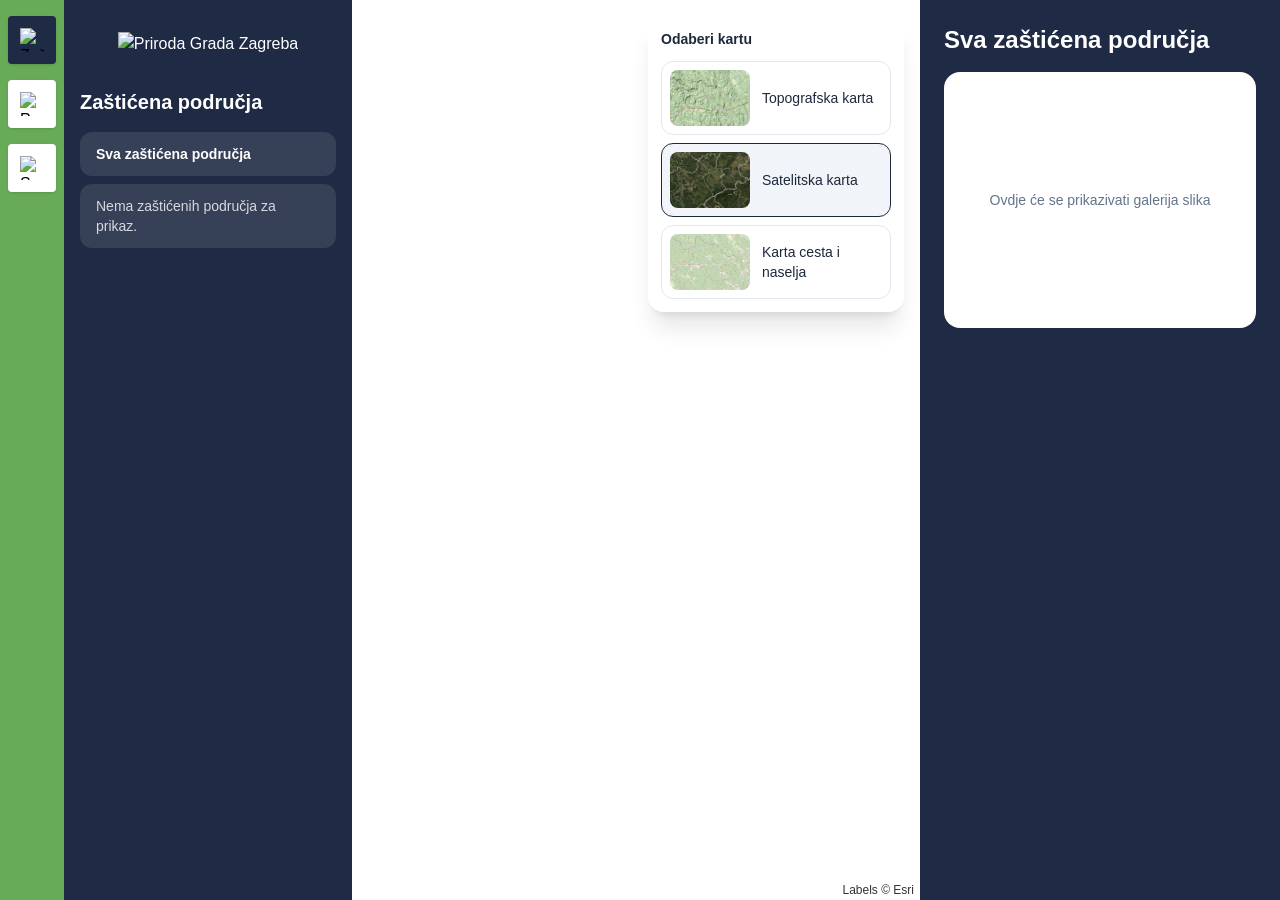
==== maksimirmap-demo/index.html @ 71b1cced "Maksimir Map Demo upload" ====
<!doctype html>
<html lang="en">
  <head>
    <meta charset="UTF-8" />
    <link rel="icon" type="image/svg+xml" href="/maksimirmap-demo/favicon.svg" />
    <meta name="viewport" content="width=device-width, initial-scale=1.0" />
	<link rel="preconnect" href="https://fonts.googleapis.com">
	<link rel="preconnect" href="https://fonts.gstatic.com" crossorigin>
	
	<link href="https://fonts.googleapis.com/css2?family=Raleway:wght@300;400;500;600;700&display=swap" rel="stylesheet">
    <title>Priroda Grada Zagreba Demo</title>
    <script type="module" crossorigin src="/maksimirmap-demo/assets/index-Dg9WuZFU.js"></script>
    <link rel="stylesheet" crossorigin href="/maksimirmap-demo/assets/index-DKX5lSjl.css">
  </head>
  <body>
    <div id="root"></div>
  </body>
</html>
---- maksimirmap-demo/assets/index-DKX5lSjl.css ----
*,:before,:after,::backdrop{--tw-border-spacing-x:0;--tw-border-spacing-y:0;--tw-translate-x:0;--tw-translate-y:0;--tw-rotate:0;--tw-skew-x:0;--tw-skew-y:0;--tw-scale-x:1;--tw-scale-y:1;--tw-pan-x: ;--tw-pan-y: ;--tw-pinch-zoom: ;--tw-scroll-snap-strictness:proximity;--tw-gradient-from-position: ;--tw-gradient-via-position: ;--tw-gradient-to-position: ;--tw-ordinal: ;--tw-slashed-zero: ;--tw-numeric-figure: ;--tw-numeric-spacing: ;--tw-numeric-fraction: ;--tw-ring-inset: ;--tw-ring-offset-width:0px;--tw-ring-offset-color:#fff;--tw-ring-color:#3b82f680;--tw-ring-offset-shadow:0 0 #0000;--tw-ring-shadow:0 0 #0000;--tw-shadow:0 0 #0000;--tw-shadow-colored:0 0 #0000;--tw-blur: ;--tw-brightness: ;--tw-contrast: ;--tw-grayscale: ;--tw-hue-rotate: ;--tw-invert: ;--tw-saturate: ;--tw-sepia: ;--tw-drop-shadow: ;--tw-backdrop-blur: ;--tw-backdrop-brightness: ;--tw-backdrop-contrast: ;--tw-backdrop-grayscale: ;--tw-backdrop-hue-rotate: ;--tw-backdrop-invert: ;--tw-backdrop-opacity: ;--tw-backdrop-saturate: ;--tw-backdrop-sepia: ;--tw-contain-size: ;--tw-contain-layout: ;--tw-contain-paint: ;--tw-contain-style: }*,:before,:after{box-sizing:border-box;border:0 solid #e5e7eb}:before,:after{--tw-content:""}html,:host{-webkit-text-size-adjust:100%;tab-size:4;font-feature-settings:normal;font-variation-settings:normal;-webkit-tap-highlight-color:transparent;font-family:ui-sans-serif,system-ui,sans-serif,Apple Color Emoji,Segoe UI Emoji,Segoe UI Symbol,Noto Color Emoji;line-height:1.5}body{line-height:inherit;margin:0}hr{height:0;color:inherit;border-top-width:1px}abbr:where([title]){-webkit-text-decoration:underline dotted;text-decoration:underline dotted}h1,h2,h3,h4,h5,h6{font-size:inherit;font-weight:inherit}a{color:inherit;-webkit-text-decoration:inherit;text-decoration:inherit}b,strong{font-weight:bolder}code,kbd,samp,pre{font-feature-settings:normal;font-variation-settings:normal;font-family:ui-monospace,SFMono-Regular,Menlo,Monaco,Consolas,Liberation Mono,Courier New,monospace;font-size:1em}small{font-size:80%}sub,sup{vertical-align:baseline;font-size:75%;line-height:0;position:relative}sub{bottom:-.25em}sup{top:-.5em}table{text-indent:0;border-color:inherit;border-collapse:collapse}button,input,optgroup,select,textarea{font-feature-settings:inherit;font-variation-settings:inherit;font-family:inherit;font-size:100%;font-weight:inherit;line-height:inherit;letter-spacing:inherit;color:inherit;margin:0;padding:0}button,select{text-transform:none}button,input:where([type=button]),input:where([type=reset]),input:where([type=submit]){-webkit-appearance:button;background-color:#0000;background-image:none}:-moz-focusring{outline:auto}:-moz-ui-invalid{box-shadow:none}progress{vertical-align:baseline}::-webkit-inner-spin-button{height:auto}::-webkit-outer-spin-button{height:auto}[type=search]{-webkit-appearance:textfield;outline-offset:-2px}::-webkit-search-decoration{-webkit-appearance:none}::-webkit-file-upload-button{-webkit-appearance:button;font:inherit}summary{display:list-item}blockquote,dl,dd,h1,h2,h3,h4,h5,h6,hr,figure,p,pre{margin:0}fieldset{margin:0;padding:0}legend{padding:0}ol,ul,menu{margin:0;padding:0;list-style:none}dialog{padding:0}textarea{resize:vertical}input::-moz-placeholder{opacity:1;color:#9ca3af}textarea::-moz-placeholder{opacity:1;color:#9ca3af}input::placeholder,textarea::placeholder{opacity:1;color:#9ca3af}button,[role=button]{cursor:pointer}:disabled{cursor:default}img,svg,video,canvas,audio,iframe,embed,object{vertical-align:middle;display:block}img,video{max-width:100%;height:auto}[hidden]:where(:not([hidden=until-found])){display:none}.pointer-events-none{pointer-events:none}.visible{visibility:visible}.absolute{position:absolute}.relative{position:relative}.inset-0{inset:0}.inset-x-0{left:0;right:0}.bottom-0{bottom:0}.bottom-4{bottom:1rem}.bottom-\[300px\]{bottom:300px}.left-0{left:0}.left-3{left:.75rem}.left-4{left:1rem}.right-3{right:.75rem}.right-4{right:1rem}.top-0{top:0}.top-1\/2{top:50%}.top-4{top:1rem}.z-20{z-index:20}.z-30{z-index:30}.z-40{z-index:40}.mx-auto{margin-left:auto;margin-right:auto}.mb-3{margin-bottom:.75rem}.mb-4{margin-bottom:1rem}.mb-5{margin-bottom:1.25rem}.ml-3{margin-left:.75rem}.mt-1{margin-top:.25rem}.mt-3{margin-top:.75rem}.block{display:block}.flex{display:flex}.hidden{display:none}.h-1\.5{height:.375rem}.h-12{height:3rem}.h-14{height:3.5rem}.h-2\.5{height:.625rem}.h-6{height:1.5rem}.h-64{height:16rem}.h-full{height:100%}.h-screen{height:100vh}.max-h-16{max-height:4rem}.max-h-24{max-height:6rem}.max-h-\[calc\(100vh-140px\)\]{max-height:calc(100vh - 140px)}.max-h-\[calc\(72vh-48px\)\]{max-height:calc(72vh - 48px)}.w-12{width:3rem}.w-14{width:3.5rem}.w-16{width:4rem}.w-2\.5{width:.625rem}.w-20{width:5rem}.w-6{width:1.5rem}.w-64{width:16rem}.w-72{width:18rem}.w-\[360px\]{width:360px}.w-\[78vw\]{width:78vw}.w-full{width:100%}.min-w-0{min-width:0}.max-w-sm{max-width:24rem}.max-w-xs{max-width:20rem}.flex-1{flex:1}.shrink-0{flex-shrink:0}.-translate-x-full{--tw-translate-x:-100%;transform:translate(var(--tw-translate-x), var(--tw-translate-y)) rotate(var(--tw-rotate)) skewX(var(--tw-skew-x)) skewY(var(--tw-skew-y)) scaleX(var(--tw-scale-x)) scaleY(var(--tw-scale-y))}.-translate-y-1\/2{--tw-translate-y:-50%;transform:translate(var(--tw-translate-x), var(--tw-translate-y)) rotate(var(--tw-rotate)) skewX(var(--tw-skew-x)) skewY(var(--tw-skew-y)) scaleX(var(--tw-scale-x)) scaleY(var(--tw-scale-y))}.translate-x-0{--tw-translate-x:0px;transform:translate(var(--tw-translate-x), var(--tw-translate-y)) rotate(var(--tw-rotate)) skewX(var(--tw-skew-x)) skewY(var(--tw-skew-y)) scaleX(var(--tw-scale-x)) scaleY(var(--tw-scale-y))}.translate-y-0{--tw-translate-y:0px;transform:translate(var(--tw-translate-x), var(--tw-translate-y)) rotate(var(--tw-rotate)) skewX(var(--tw-skew-x)) skewY(var(--tw-skew-y)) scaleX(var(--tw-scale-x)) scaleY(var(--tw-scale-y))}.translate-y-full{--tw-translate-y:100%;transform:translate(var(--tw-translate-x), var(--tw-translate-y)) rotate(var(--tw-rotate)) skewX(var(--tw-skew-x)) skewY(var(--tw-skew-y)) scaleX(var(--tw-scale-x)) scaleY(var(--tw-scale-y))}.transform{transform:translate(var(--tw-translate-x), var(--tw-translate-y)) rotate(var(--tw-rotate)) skewX(var(--tw-skew-x)) skewY(var(--tw-skew-y)) scaleX(var(--tw-scale-x)) scaleY(var(--tw-scale-y))}.flex-col{flex-direction:column}.items-center{align-items:center}.justify-center{justify-content:center}.justify-between{justify-content:space-between}.gap-2{gap:.5rem}.gap-3{gap:.75rem}.gap-4{gap:1rem}.space-y-2>:not([hidden])~:not([hidden]){--tw-space-y-reverse:0;margin-top:calc(.5rem * calc(1 - var(--tw-space-y-reverse)));margin-bottom:calc(.5rem * var(--tw-space-y-reverse))}.space-y-3>:not([hidden])~:not([hidden]){--tw-space-y-reverse:0;margin-top:calc(.75rem * calc(1 - var(--tw-space-y-reverse)));margin-bottom:calc(.75rem * var(--tw-space-y-reverse))}.overflow-hidden{overflow:hidden}.overflow-y-auto{overflow-y:auto}.whitespace-pre-line{white-space:pre-line}.rounded{border-radius:.25rem}.rounded-2xl{border-radius:1rem}.rounded-full{border-radius:9999px}.rounded-lg{border-radius:.5rem}.rounded-xl{border-radius:.75rem}.rounded-t-\[28px\]{border-top-left-radius:28px;border-top-right-radius:28px}.border{border-width:1px}.border-\[\#A67F45\]{--tw-border-opacity:1;border-color:rgb(166 127 69/var(--tw-border-opacity,1))}.border-slate-200{--tw-border-opacity:1;border-color:rgb(226 232 240/var(--tw-border-opacity,1))}.border-slate-800{--tw-border-opacity:1;border-color:rgb(30 41 59/var(--tw-border-opacity,1))}.border-stone-200{--tw-border-opacity:1;border-color:rgb(231 229 228/var(--tw-border-opacity,1))}.border-transparent{border-color:#0000}.border-white\/10{border-color:#ffffff1a}.border-white\/20{border-color:#fff3}.border-white\/50{border-color:#ffffff80}.bg-\[\#001C41\]\/5{background-color:#001c410d}.bg-black\/40{background-color:#0006}.bg-black\/45{background-color:#00000073}.bg-slate-100{--tw-bg-opacity:1;background-color:rgb(241 245 249/var(--tw-bg-opacity,1))}.bg-slate-900\/90{background-color:#0f172ae6}.bg-stone-100{--tw-bg-opacity:1;background-color:rgb(245 245 244/var(--tw-bg-opacity,1))}.bg-stone-200{--tw-bg-opacity:1;background-color:rgb(231 229 228/var(--tw-bg-opacity,1))}.bg-white{--tw-bg-opacity:1;background-color:rgb(255 255 255/var(--tw-bg-opacity,1))}.bg-white\/10{background-color:#ffffff1a}.bg-white\/30{background-color:#ffffff4d}.bg-white\/35{background-color:#ffffff59}.bg-white\/95{background-color:#fffffff2}.object-contain{-o-object-fit:contain;object-fit:contain}.object-cover{-o-object-fit:cover;object-fit:cover}.p-2{padding:.5rem}.p-3{padding:.75rem}.p-4{padding:1rem}.p-6{padding:1.5rem}.px-3{padding-left:.75rem;padding-right:.75rem}.px-4{padding-left:1rem;padding-right:1rem}.py-1{padding-top:.25rem;padding-bottom:.25rem}.py-2{padding-top:.5rem;padding-bottom:.5rem}.py-3{padding-top:.75rem;padding-bottom:.75rem}.py-4{padding-top:1rem;padding-bottom:1rem}.pr-1{padding-right:.25rem}.text-left{text-align:left}.text-2xl{font-size:1.5rem;line-height:2rem}.text-sm{font-size:.875rem;line-height:1.25rem}.text-xl{font-size:1.25rem;line-height:1.75rem}.text-xs{font-size:.75rem;line-height:1rem}.font-bold{font-weight:700}.font-medium{font-weight:500}.font-semibold{font-weight:600}.leading-6{line-height:1.5rem}.leading-snug{line-height:1.375}.text-\[\#001C41\]{--tw-text-opacity:1;color:rgb(0 28 65/var(--tw-text-opacity,1))}.text-slate-500{--tw-text-opacity:1;color:rgb(100 116 139/var(--tw-text-opacity,1))}.text-slate-800{--tw-text-opacity:1;color:rgb(30 41 59/var(--tw-text-opacity,1))}.text-stone-600{--tw-text-opacity:1;color:rgb(87 83 78/var(--tw-text-opacity,1))}.text-stone-700{--tw-text-opacity:1;color:rgb(68 64 60/var(--tw-text-opacity,1))}.text-stone-900{--tw-text-opacity:1;color:rgb(28 25 23/var(--tw-text-opacity,1))}.text-white{--tw-text-opacity:1;color:rgb(255 255 255/var(--tw-text-opacity,1))}.text-white\/70{color:#ffffffb3}.text-white\/80{color:#fffc}.text-white\/90{color:#ffffffe6}.underline{text-decoration-line:underline}.underline-offset-2{text-underline-offset:2px}.shadow{--tw-shadow:0 1px 3px 0 #0000001a, 0 1px 2px -1px #0000001a;--tw-shadow-colored:0 1px 3px 0 var(--tw-shadow-color), 0 1px 2px -1px var(--tw-shadow-color);box-shadow:var(--tw-ring-offset-shadow,0 0 #0000), var(--tw-ring-shadow,0 0 #0000), var(--tw-shadow)}.shadow-2xl{--tw-shadow:0 25px 50px -12px #00000040;--tw-shadow-colored:0 25px 50px -12px var(--tw-shadow-color);box-shadow:var(--tw-ring-offset-shadow,0 0 #0000), var(--tw-ring-shadow,0 0 #0000), var(--tw-shadow)}.shadow-lg{--tw-shadow:0 10px 15px -3px #0000001a, 0 4px 6px -4px #0000001a;--tw-shadow-colored:0 10px 15px -3px var(--tw-shadow-color), 0 4px 6px -4px var(--tw-shadow-color);box-shadow:var(--tw-ring-offset-shadow,0 0 #0000), var(--tw-ring-shadow,0 0 #0000), var(--tw-shadow)}.shadow-sm{--tw-shadow:0 1px 2px 0 #0000000d;--tw-shadow-colored:0 1px 2px 0 var(--tw-shadow-color);box-shadow:var(--tw-ring-offset-shadow,0 0 #0000), var(--tw-ring-shadow,0 0 #0000), var(--tw-shadow)}.shadow-xl{--tw-shadow:0 20px 25px -5px #0000001a, 0 8px 10px -6px #0000001a;--tw-shadow-colored:0 20px 25px -5px var(--tw-shadow-color), 0 8px 10px -6px var(--tw-shadow-color);box-shadow:var(--tw-ring-offset-shadow,0 0 #0000), var(--tw-ring-shadow,0 0 #0000), var(--tw-shadow)}.filter{filter:var(--tw-blur) var(--tw-brightness) var(--tw-contrast) var(--tw-grayscale) var(--tw-hue-rotate) var(--tw-invert) var(--tw-saturate) var(--tw-sepia) var(--tw-drop-shadow)}.backdrop-blur{--tw-backdrop-blur:blur(8px);-webkit-backdrop-filter:var(--tw-backdrop-blur) var(--tw-backdrop-brightness) var(--tw-backdrop-contrast) var(--tw-backdrop-grayscale) var(--tw-backdrop-hue-rotate) var(--tw-backdrop-invert) var(--tw-backdrop-opacity) var(--tw-backdrop-saturate) var(--tw-backdrop-sepia);backdrop-filter:var(--tw-backdrop-blur) var(--tw-backdrop-brightness) var(--tw-backdrop-contrast) var(--tw-backdrop-grayscale) var(--tw-backdrop-hue-rotate) var(--tw-backdrop-invert) var(--tw-backdrop-opacity) var(--tw-backdrop-saturate) var(--tw-backdrop-sepia)}.transition{transition-property:color,background-color,border-color,text-decoration-color,fill,stroke,opacity,box-shadow,transform,filter,-webkit-backdrop-filter,backdrop-filter;transition-duration:.15s;transition-timing-function:cubic-bezier(.4,0,.2,1)}.transition-all{transition-property:all;transition-duration:.15s;transition-timing-function:cubic-bezier(.4,0,.2,1)}.transition-transform{transition-property:transform;transition-duration:.15s;transition-timing-function:cubic-bezier(.4,0,.2,1)}.duration-300{transition-duration:.3s}html,body,#root{width:100%;min-height:100%;margin:0;padding:0;font-family:Arial,sans-serif}*{box-sizing:border-box}body{margin:0;font-family:Raleway,sans-serif}.hover\:scale-105:hover{--tw-scale-x:1.05;--tw-scale-y:1.05;transform:translate(var(--tw-translate-x), var(--tw-translate-y)) rotate(var(--tw-rotate)) skewX(var(--tw-skew-x)) skewY(var(--tw-skew-y)) scaleX(var(--tw-scale-x)) scaleY(var(--tw-scale-y))}.hover\:bg-slate-50:hover{--tw-bg-opacity:1;background-color:rgb(248 250 252/var(--tw-bg-opacity,1))}.hover\:bg-stone-200:hover{--tw-bg-opacity:1;background-color:rgb(231 229 228/var(--tw-bg-opacity,1))}.hover\:bg-white\/20:hover{background-color:#fff3}.hover\:opacity-80:hover{opacity:.8}@media (width>=640px){.sm\:bottom-\[320px\]{bottom:320px}}@media (width>=1024px){.lg\:bottom-4{bottom:1rem}.lg\:block{display:block}.lg\:flex{display:flex}.lg\:hidden{display:none}}:root,:host{--ol-background-color:white;--ol-accent-background-color:#f5f5f5;--ol-subtle-background-color:#80808040;--ol-partial-background-color:#ffffffbf;--ol-foreground-color:#333;--ol-subtle-foreground-color:#666;--ol-brand-color:#0af}.ol-box{box-sizing:border-box;border:1.5px solid var(--ol-background-color);background-color:var(--ol-partial-background-color);border-radius:2px}.ol-mouse-position{position:absolute;top:8px;right:8px}.ol-scale-line{background:var(--ol-partial-background-color);border-radius:4px;padding:2px;position:absolute;bottom:8px;left:8px}.ol-scale-line-inner{border:1px solid var(--ol-subtle-foreground-color);color:var(--ol-foreground-color);text-align:center;will-change:contents, width;border-top:none;margin:1px;font-size:10px;transition:all .25s}.ol-scale-bar{position:absolute;bottom:8px;left:8px}.ol-scale-bar-inner{display:flex}.ol-scale-step-marker{background-color:var(--ol-foreground-color);float:right;z-index:10;width:1px;height:15px}.ol-scale-step-text{z-index:11;color:var(--ol-foreground-color);text-shadow:-1.5px 0 var(--ol-partial-background-color), 0 1.5px var(--ol-partial-background-color), 1.5px 0 var(--ol-partial-background-color), 0 -1.5px var(--ol-partial-background-color);font-size:10px;position:absolute;bottom:-5px}.ol-scale-text{text-align:center;color:var(--ol-foreground-color);text-shadow:-1.5px 0 var(--ol-partial-background-color), 0 1.5px var(--ol-partial-background-color), 1.5px 0 var(--ol-partial-background-color), 0 -1.5px var(--ol-partial-background-color);font-size:12px;position:absolute;bottom:25px}.ol-scale-singlebar{z-index:9;box-sizing:border-box;border:1px solid var(--ol-foreground-color);height:10px;position:relative}.ol-scale-singlebar-even{background-color:var(--ol-subtle-foreground-color)}.ol-scale-singlebar-odd{background-color:var(--ol-background-color)}.ol-unsupported{display:none}.ol-viewport,.ol-unselectable{-webkit-touch-callout:none;-webkit-user-select:none;user-select:none;-webkit-tap-highlight-color:transparent}.ol-viewport canvas{all:unset;overflow:hidden}.ol-viewport{touch-action:pan-x pan-y}.ol-selectable{-webkit-touch-callout:default;-webkit-user-select:text;user-select:text}.ol-grabbing{cursor:grabbing}.ol-grab{cursor:move;cursor:grab}.ol-control{background-color:var(--ol-subtle-background-color);border-radius:4px;position:absolute}.ol-zoom{top:.5em;left:.5em}.ol-rotate{transition:opacity .25s linear,visibility linear;top:.5em;right:.5em}.ol-rotate.ol-hidden{opacity:0;visibility:hidden;transition:opacity .25s linear,visibility 0s linear .25s}.ol-zoom-extent{top:4.643em;left:.5em}.ol-full-screen{top:.5em;right:.5em}.ol-control button{color:var(--ol-subtle-foreground-color);font-weight:700;font-size:inherit;text-align:center;background-color:var(--ol-background-color);border:none;border-radius:2px;width:1.375em;height:1.375em;margin:1px;padding:0;line-height:.4em;text-decoration:none;display:block}.ol-control button::-moz-focus-inner{border:none;padding:0}.ol-zoom-extent button{line-height:1.4em}.ol-compass{will-change:transform;font-weight:400;display:block}.ol-touch .ol-control button{font-size:1.5em}.ol-touch .ol-zoom-extent{top:5.5em}.ol-control button:hover,.ol-control button:focus{outline:1px solid var(--ol-subtle-foreground-color);color:var(--ol-foreground-color);text-decoration:none}.ol-zoom .ol-zoom-in{border-radius:2px 2px 0 0}.ol-zoom .ol-zoom-out{border-radius:0 0 2px 2px}.ol-attribution{text-align:right;flex-flow:row-reverse;align-items:center;max-width:calc(100% - 1.3em);display:flex;bottom:.5em;right:.5em}.ol-attribution a{color:var(--ol-subtle-foreground-color);text-decoration:none}.ol-attribution ul{color:var(--ol-foreground-color);text-shadow:0 0 2px var(--ol-background-color);margin:0;padding:1px .5em;font-size:12px}.ol-attribution li{list-style:none;display:inline}.ol-attribution li:not(:last-child):after{content:" "}.ol-attribution img{max-height:2em;max-width:inherit;vertical-align:middle}.ol-attribution button{flex-shrink:0}.ol-attribution.ol-collapsed ul{display:none}.ol-attribution:not(.ol-collapsed){background:var(--ol-partial-background-color)}.ol-attribution.ol-uncollapsible{border-radius:4px 0 0;bottom:0;right:0}.ol-attribution.ol-uncollapsible img{max-height:1.6em;margin-top:-.2em}.ol-attribution.ol-uncollapsible button{display:none}.ol-zoomslider{height:200px;top:4.5em;left:.5em}.ol-zoomslider button{height:10px;position:relative}.ol-touch .ol-zoomslider{top:5.5em}.ol-overviewmap{bottom:.5em;left:.5em}.ol-overviewmap.ol-uncollapsible{border-radius:0 4px 0 0;bottom:0;left:0}.ol-overviewmap .ol-overviewmap-map,.ol-overviewmap button{display:block}.ol-overviewmap .ol-overviewmap-map{border:1px solid var(--ol-subtle-foreground-color);width:150px;height:150px}.ol-overviewmap:not(.ol-collapsed) button{position:absolute;bottom:0;left:0}.ol-overviewmap.ol-collapsed .ol-overviewmap-map,.ol-overviewmap.ol-uncollapsible button{display:none}.ol-overviewmap:not(.ol-collapsed){background:var(--ol-subtle-background-color)}.ol-overviewmap-box{border:1.5px dotted var(--ol-subtle-foreground-color)}.ol-overviewmap .ol-overviewmap-box:hover{cursor:move}.ol-overviewmap .ol-viewport:hover{cursor:pointer}
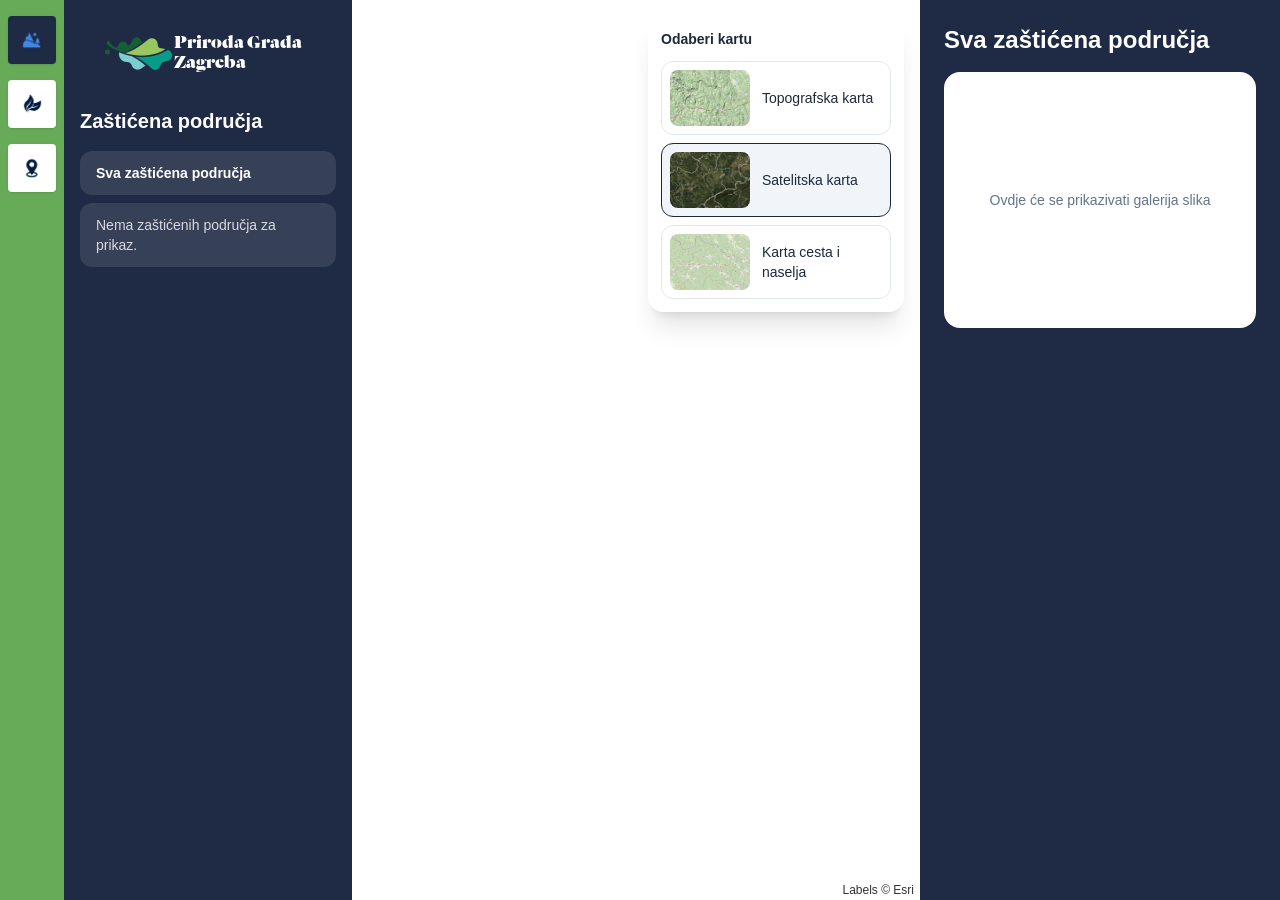
==== commit f7170b0f: "Maksimir Map Demo upload" ====
--- a/maksimirmap-demo/index.html
+++ b/maksimirmap-demo/index.html
@@ -9,7 +9,7 @@
 	
 	<link href="https://fonts.googleapis.com/css2?family=Raleway:wght@300;400;500;600;700&display=swap" rel="stylesheet">
     <title>Priroda Grada Zagreba Demo</title>
-    <script type="module" crossorigin src="/maksimirmap-demo/assets/index-Dg9WuZFU.js"></script>
+    <script type="module" crossorigin src="/maksimirmap-demo/assets/index-B1zWd6Ge.js"></script>
     <link rel="stylesheet" crossorigin href="/maksimirmap-demo/assets/index-DKX5lSjl.css">
   </head>
   <body>
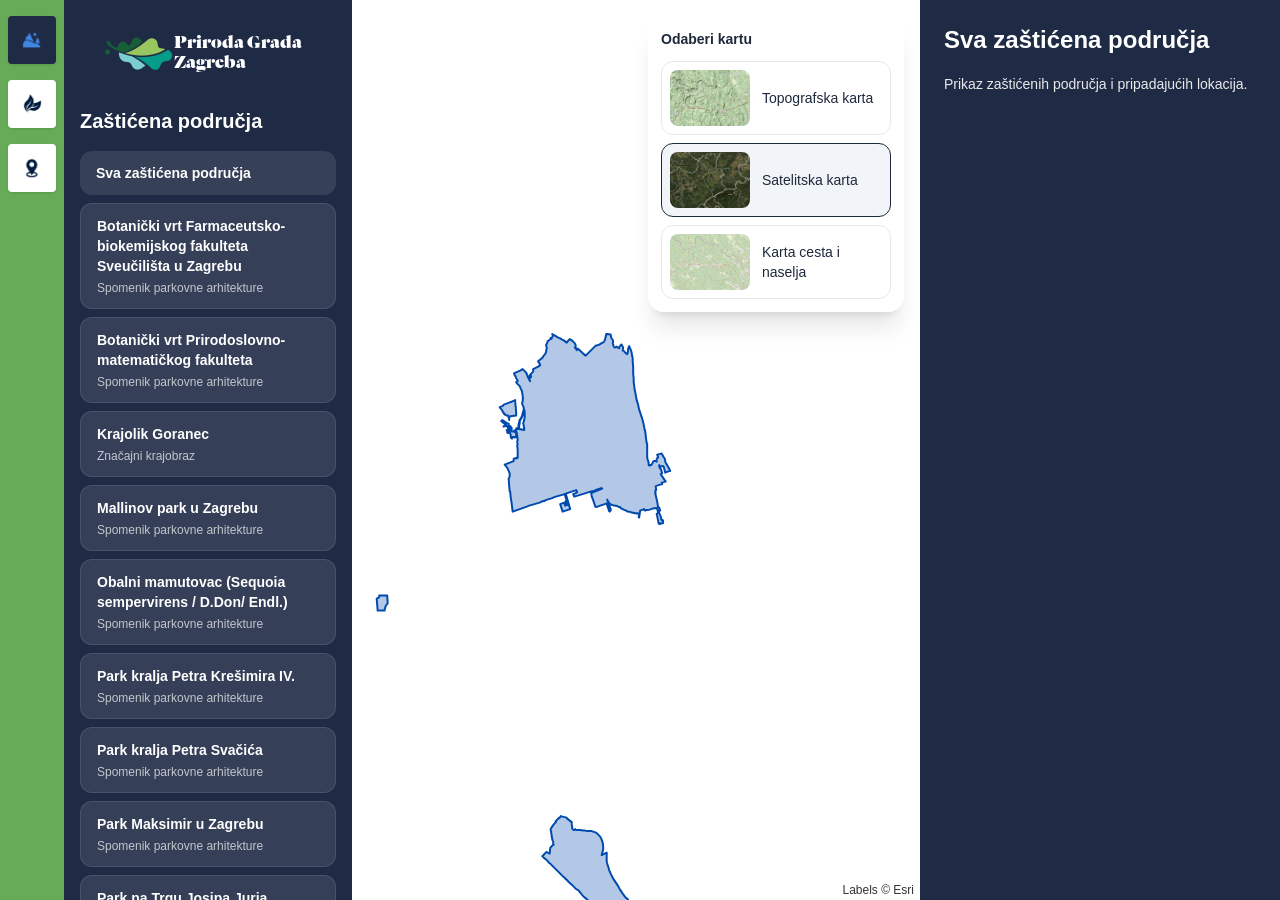
==== commit cad209cb: "Maksimir Map Demo Upload" ====
--- a/maksimirmap-demo/index.html
+++ b/maksimirmap-demo/index.html
@@ -9,7 +9,7 @@
 	
 	<link href="https://fonts.googleapis.com/css2?family=Raleway:wght@300;400;500;600;700&display=swap" rel="stylesheet">
     <title>Priroda Grada Zagreba Demo</title>
-    <script type="module" crossorigin src="/maksimirmap-demo/assets/index-B1zWd6Ge.js"></script>
+    <script type="module" crossorigin src="/maksimirmap-demo/assets/index-3iyraCJC.js"></script>
     <link rel="stylesheet" crossorigin href="/maksimirmap-demo/assets/index-DKX5lSjl.css">
   </head>
   <body>
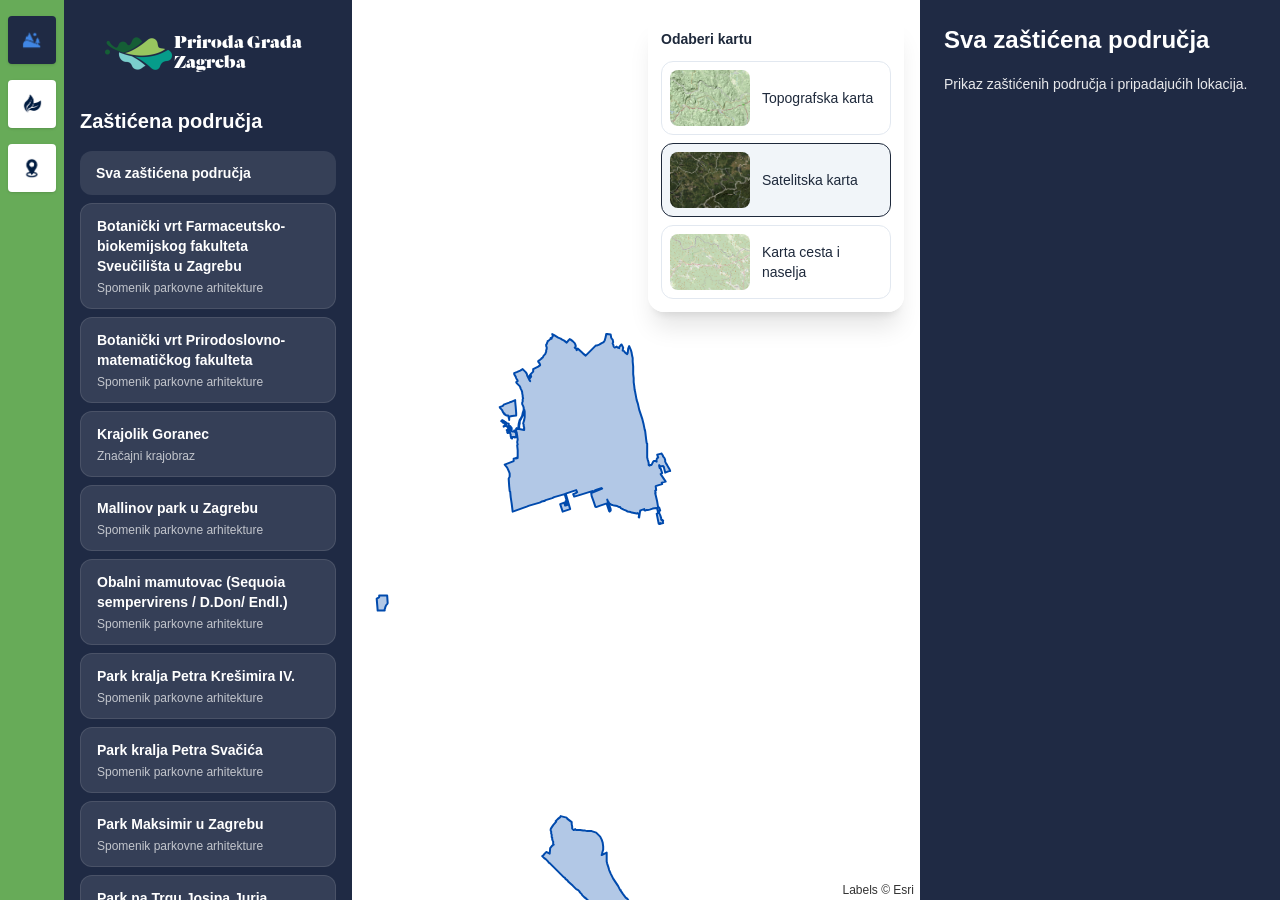
==== commit e1bdf58e: "Maksimir Map Demo v3" ====
--- a/maksimirmap-demo/index.html
+++ b/maksimirmap-demo/index.html
@@ -9,8 +9,8 @@
 	
 	<link href="https://fonts.googleapis.com/css2?family=Raleway:wght@300;400;500;600;700&display=swap" rel="stylesheet">
     <title>Priroda Grada Zagreba Demo</title>
-    <script type="module" crossorigin src="/maksimirmap-demo/assets/index-3iyraCJC.js"></script>
-    <link rel="stylesheet" crossorigin href="/maksimirmap-demo/assets/index-DKX5lSjl.css">
+    <script type="module" crossorigin src="/maksimirmap-demo/assets/index-DquDeZJJ.js"></script>
+    <link rel="stylesheet" crossorigin href="/maksimirmap-demo/assets/index-LtmxQVTc.css">
   </head>
   <body>
     <div id="root"></div>
--- a/maksimirmap-demo/assets/index-LtmxQVTc.css
+++ b/maksimirmap-demo/assets/index-LtmxQVTc.css
@@ -0,0 +1 @@
+*,:before,:after,::backdrop{--tw-border-spacing-x:0;--tw-border-spacing-y:0;--tw-translate-x:0;--tw-translate-y:0;--tw-rotate:0;--tw-skew-x:0;--tw-skew-y:0;--tw-scale-x:1;--tw-scale-y:1;--tw-pan-x: ;--tw-pan-y: ;--tw-pinch-zoom: ;--tw-scroll-snap-strictness:proximity;--tw-gradient-from-position: ;--tw-gradient-via-position: ;--tw-gradient-to-position: ;--tw-ordinal: ;--tw-slashed-zero: ;--tw-numeric-figure: ;--tw-numeric-spacing: ;--tw-numeric-fraction: ;--tw-ring-inset: ;--tw-ring-offset-width:0px;--tw-ring-offset-color:#fff;--tw-ring-color:#3b82f680;--tw-ring-offset-shadow:0 0 #0000;--tw-ring-shadow:0 0 #0000;--tw-shadow:0 0 #0000;--tw-shadow-colored:0 0 #0000;--tw-blur: ;--tw-brightness: ;--tw-contrast: ;--tw-grayscale: ;--tw-hue-rotate: ;--tw-invert: ;--tw-saturate: ;--tw-sepia: ;--tw-drop-shadow: ;--tw-backdrop-blur: ;--tw-backdrop-brightness: ;--tw-backdrop-contrast: ;--tw-backdrop-grayscale: ;--tw-backdrop-hue-rotate: ;--tw-backdrop-invert: ;--tw-backdrop-opacity: ;--tw-backdrop-saturate: ;--tw-backdrop-sepia: ;--tw-contain-size: ;--tw-contain-layout: ;--tw-contain-paint: ;--tw-contain-style: }*,:before,:after{box-sizing:border-box;border:0 solid #e5e7eb}:before,:after{--tw-content:""}html,:host{-webkit-text-size-adjust:100%;tab-size:4;font-feature-settings:normal;font-variation-settings:normal;-webkit-tap-highlight-color:transparent;font-family:ui-sans-serif,system-ui,sans-serif,Apple Color Emoji,Segoe UI Emoji,Segoe UI Symbol,Noto Color Emoji;line-height:1.5}body{line-height:inherit;margin:0}hr{height:0;color:inherit;border-top-width:1px}abbr:where([title]){-webkit-text-decoration:underline dotted;text-decoration:underline dotted}h1,h2,h3,h4,h5,h6{font-size:inherit;font-weight:inherit}a{color:inherit;-webkit-text-decoration:inherit;text-decoration:inherit}b,strong{font-weight:bolder}code,kbd,samp,pre{font-feature-settings:normal;font-variation-settings:normal;font-family:ui-monospace,SFMono-Regular,Menlo,Monaco,Consolas,Liberation Mono,Courier New,monospace;font-size:1em}small{font-size:80%}sub,sup{vertical-align:baseline;font-size:75%;line-height:0;position:relative}sub{bottom:-.25em}sup{top:-.5em}table{text-indent:0;border-color:inherit;border-collapse:collapse}button,input,optgroup,select,textarea{font-feature-settings:inherit;font-variation-settings:inherit;font-family:inherit;font-size:100%;font-weight:inherit;line-height:inherit;letter-spacing:inherit;color:inherit;margin:0;padding:0}button,select{text-transform:none}button,input:where([type=button]),input:where([type=reset]),input:where([type=submit]){-webkit-appearance:button;background-color:#0000;background-image:none}:-moz-focusring{outline:auto}:-moz-ui-invalid{box-shadow:none}progress{vertical-align:baseline}::-webkit-inner-spin-button{height:auto}::-webkit-outer-spin-button{height:auto}[type=search]{-webkit-appearance:textfield;outline-offset:-2px}::-webkit-search-decoration{-webkit-appearance:none}::-webkit-file-upload-button{-webkit-appearance:button;font:inherit}summary{display:list-item}blockquote,dl,dd,h1,h2,h3,h4,h5,h6,hr,figure,p,pre{margin:0}fieldset{margin:0;padding:0}legend{padding:0}ol,ul,menu{margin:0;padding:0;list-style:none}dialog{padding:0}textarea{resize:vertical}input::-moz-placeholder{opacity:1;color:#9ca3af}textarea::-moz-placeholder{opacity:1;color:#9ca3af}input::placeholder,textarea::placeholder{opacity:1;color:#9ca3af}button,[role=button]{cursor:pointer}:disabled{cursor:default}img,svg,video,canvas,audio,iframe,embed,object{vertical-align:middle;display:block}img,video{max-width:100%;height:auto}[hidden]:where(:not([hidden=until-found])){display:none}.pointer-events-none{pointer-events:none}.visible{visibility:visible}.absolute{position:absolute}.relative{position:relative}.inset-0{inset:0}.inset-x-0{left:0;right:0}.bottom-0{bottom:0}.bottom-4{bottom:1rem}.bottom-\[300px\]{bottom:300px}.left-0{left:0}.left-3{left:.75rem}.left-4{left:1rem}.right-3{right:.75rem}.right-4{right:1rem}.top-0{top:0}.top-1\/2{top:50%}.top-4{top:1rem}.z-20{z-index:20}.z-30{z-index:30}.z-40{z-index:40}.mx-auto{margin-left:auto;margin-right:auto}.mb-3{margin-bottom:.75rem}.mb-4{margin-bottom:1rem}.mb-5{margin-bottom:1.25rem}.ml-3{margin-left:.75rem}.mt-1{margin-top:.25rem}.mt-3{margin-top:.75rem}.block{display:block}.flex{display:flex}.hidden{display:none}.h-1\.5{height:.375rem}.h-12{height:3rem}.h-14{height:3.5rem}.h-2\.5{height:.625rem}.h-6{height:1.5rem}.h-64{height:16rem}.h-full{height:100%}.h-screen{height:100vh}.max-h-16{max-height:4rem}.max-h-24{max-height:6rem}.max-h-\[calc\(100vh-140px\)\]{max-height:calc(100vh - 140px)}.max-h-\[calc\(72vh-48px\)\]{max-height:calc(72vh - 48px)}.w-12{width:3rem}.w-14{width:3.5rem}.w-16{width:4rem}.w-2\.5{width:.625rem}.w-20{width:5rem}.w-6{width:1.5rem}.w-64{width:16rem}.w-72{width:18rem}.w-\[360px\]{width:360px}.w-\[78vw\]{width:78vw}.w-full{width:100%}.min-w-0{min-width:0}.max-w-sm{max-width:24rem}.max-w-xs{max-width:20rem}.flex-1{flex:1}.shrink-0{flex-shrink:0}.-translate-x-full{--tw-translate-x:-100%;transform:translate(var(--tw-translate-x), var(--tw-translate-y)) rotate(var(--tw-rotate)) skewX(var(--tw-skew-x)) skewY(var(--tw-skew-y)) scaleX(var(--tw-scale-x)) scaleY(var(--tw-scale-y))}.-translate-y-1\/2{--tw-translate-y:-50%;transform:translate(var(--tw-translate-x), var(--tw-translate-y)) rotate(var(--tw-rotate)) skewX(var(--tw-skew-x)) skewY(var(--tw-skew-y)) scaleX(var(--tw-scale-x)) scaleY(var(--tw-scale-y))}.translate-x-0{--tw-translate-x:0px;transform:translate(var(--tw-translate-x), var(--tw-translate-y)) rotate(var(--tw-rotate)) skewX(var(--tw-skew-x)) skewY(var(--tw-skew-y)) scaleX(var(--tw-scale-x)) scaleY(var(--tw-scale-y))}.translate-y-0{--tw-translate-y:0px;transform:translate(var(--tw-translate-x), var(--tw-translate-y)) rotate(var(--tw-rotate)) skewX(var(--tw-skew-x)) skewY(var(--tw-skew-y)) scaleX(var(--tw-scale-x)) scaleY(var(--tw-scale-y))}.translate-y-full{--tw-translate-y:100%;transform:translate(var(--tw-translate-x), var(--tw-translate-y)) rotate(var(--tw-rotate)) skewX(var(--tw-skew-x)) skewY(var(--tw-skew-y)) scaleX(var(--tw-scale-x)) scaleY(var(--tw-scale-y))}.transform{transform:translate(var(--tw-translate-x), var(--tw-translate-y)) rotate(var(--tw-rotate)) skewX(var(--tw-skew-x)) skewY(var(--tw-skew-y)) scaleX(var(--tw-scale-x)) scaleY(var(--tw-scale-y))}.flex-col{flex-direction:column}.items-center{align-items:center}.justify-center{justify-content:center}.justify-between{justify-content:space-between}.gap-2{gap:.5rem}.gap-3{gap:.75rem}.gap-4{gap:1rem}.space-y-2>:not([hidden])~:not([hidden]){--tw-space-y-reverse:0;margin-top:calc(.5rem * calc(1 - var(--tw-space-y-reverse)));margin-bottom:calc(.5rem * var(--tw-space-y-reverse))}.space-y-3>:not([hidden])~:not([hidden]){--tw-space-y-reverse:0;margin-top:calc(.75rem * calc(1 - var(--tw-space-y-reverse)));margin-bottom:calc(.75rem * var(--tw-space-y-reverse))}.overflow-hidden{overflow:hidden}.overflow-y-auto{overflow-y:auto}.whitespace-pre-line{white-space:pre-line}.rounded{border-radius:.25rem}.rounded-2xl{border-radius:1rem}.rounded-full{border-radius:9999px}.rounded-lg{border-radius:.5rem}.rounded-xl{border-radius:.75rem}.rounded-t-\[28px\]{border-top-left-radius:28px;border-top-right-radius:28px}.border{border-width:1px}.border-\[\#A67F45\]{--tw-border-opacity:1;border-color:rgb(166 127 69/var(--tw-border-opacity,1))}.border-slate-200{--tw-border-opacity:1;border-color:rgb(226 232 240/var(--tw-border-opacity,1))}.border-slate-800{--tw-border-opacity:1;border-color:rgb(30 41 59/var(--tw-border-opacity,1))}.border-stone-200{--tw-border-opacity:1;border-color:rgb(231 229 228/var(--tw-border-opacity,1))}.border-transparent{border-color:#0000}.border-white\/10{border-color:#ffffff1a}.border-white\/20{border-color:#fff3}.border-white\/30{border-color:#ffffff4d}.border-white\/50{border-color:#ffffff80}.bg-\[\#001C41\]\/5{background-color:#001c410d}.bg-black\/40{background-color:#0006}.bg-black\/45{background-color:#00000073}.bg-slate-100{--tw-bg-opacity:1;background-color:rgb(241 245 249/var(--tw-bg-opacity,1))}.bg-slate-900\/90{background-color:#0f172ae6}.bg-stone-100{--tw-bg-opacity:1;background-color:rgb(245 245 244/var(--tw-bg-opacity,1))}.bg-stone-200{--tw-bg-opacity:1;background-color:rgb(231 229 228/var(--tw-bg-opacity,1))}.bg-white{--tw-bg-opacity:1;background-color:rgb(255 255 255/var(--tw-bg-opacity,1))}.bg-white\/10{background-color:#ffffff1a}.bg-white\/20{background-color:#fff3}.bg-white\/30{background-color:#ffffff4d}.bg-white\/35{background-color:#ffffff59}.bg-white\/95{background-color:#fffffff2}.object-contain{-o-object-fit:contain;object-fit:contain}.object-cover{-o-object-fit:cover;object-fit:cover}.p-2{padding:.5rem}.p-3{padding:.75rem}.p-4{padding:1rem}.p-6{padding:1.5rem}.px-3{padding-left:.75rem;padding-right:.75rem}.px-4{padding-left:1rem;padding-right:1rem}.py-1{padding-top:.25rem;padding-bottom:.25rem}.py-2{padding-top:.5rem;padding-bottom:.5rem}.py-3{padding-top:.75rem;padding-bottom:.75rem}.py-4{padding-top:1rem;padding-bottom:1rem}.pr-1{padding-right:.25rem}.text-left{text-align:left}.text-2xl{font-size:1.5rem;line-height:2rem}.text-sm{font-size:.875rem;line-height:1.25rem}.text-xl{font-size:1.25rem;line-height:1.75rem}.text-xs{font-size:.75rem;line-height:1rem}.font-bold{font-weight:700}.font-medium{font-weight:500}.font-semibold{font-weight:600}.leading-6{line-height:1.5rem}.leading-snug{line-height:1.375}.text-\[\#001C41\]{--tw-text-opacity:1;color:rgb(0 28 65/var(--tw-text-opacity,1))}.text-slate-500{--tw-text-opacity:1;color:rgb(100 116 139/var(--tw-text-opacity,1))}.text-slate-800{--tw-text-opacity:1;color:rgb(30 41 59/var(--tw-text-opacity,1))}.text-stone-600{--tw-text-opacity:1;color:rgb(87 83 78/var(--tw-text-opacity,1))}.text-stone-700{--tw-text-opacity:1;color:rgb(68 64 60/var(--tw-text-opacity,1))}.text-stone-900{--tw-text-opacity:1;color:rgb(28 25 23/var(--tw-text-opacity,1))}.text-white{--tw-text-opacity:1;color:rgb(255 255 255/var(--tw-text-opacity,1))}.text-white\/70{color:#ffffffb3}.text-white\/80{color:#fffc}.text-white\/85{color:#ffffffd9}.text-white\/90{color:#ffffffe6}.underline{text-decoration-line:underline}.underline-offset-2{text-underline-offset:2px}.shadow{--tw-shadow:0 1px 3px 0 #0000001a, 0 1px 2px -1px #0000001a;--tw-shadow-colored:0 1px 3px 0 var(--tw-shadow-color), 0 1px 2px -1px var(--tw-shadow-color);box-shadow:var(--tw-ring-offset-shadow,0 0 #0000), var(--tw-ring-shadow,0 0 #0000), var(--tw-shadow)}.shadow-2xl{--tw-shadow:0 25px 50px -12px #00000040;--tw-shadow-colored:0 25px 50px -12px var(--tw-shadow-color);box-shadow:var(--tw-ring-offset-shadow,0 0 #0000), var(--tw-ring-shadow,0 0 #0000), var(--tw-shadow)}.shadow-lg{--tw-shadow:0 10px 15px -3px #0000001a, 0 4px 6px -4px #0000001a;--tw-shadow-colored:0 10px 15px -3px var(--tw-shadow-color), 0 4px 6px -4px var(--tw-shadow-color);box-shadow:var(--tw-ring-offset-shadow,0 0 #0000), var(--tw-ring-shadow,0 0 #0000), var(--tw-shadow)}.shadow-sm{--tw-shadow:0 1px 2px 0 #0000000d;--tw-shadow-colored:0 1px 2px 0 var(--tw-shadow-color);box-shadow:var(--tw-ring-offset-shadow,0 0 #0000), var(--tw-ring-shadow,0 0 #0000), var(--tw-shadow)}.shadow-xl{--tw-shadow:0 20px 25px -5px #0000001a, 0 8px 10px -6px #0000001a;--tw-shadow-colored:0 20px 25px -5px var(--tw-shadow-color), 0 8px 10px -6px var(--tw-shadow-color);box-shadow:var(--tw-ring-offset-shadow,0 0 #0000), var(--tw-ring-shadow,0 0 #0000), var(--tw-shadow)}.filter{filter:var(--tw-blur) var(--tw-brightness) var(--tw-contrast) var(--tw-grayscale) var(--tw-hue-rotate) var(--tw-invert) var(--tw-saturate) var(--tw-sepia) var(--tw-drop-shadow)}.backdrop-blur{--tw-backdrop-blur:blur(8px);-webkit-backdrop-filter:var(--tw-backdrop-blur) var(--tw-backdrop-brightness) var(--tw-backdrop-contrast) var(--tw-backdrop-grayscale) var(--tw-backdrop-hue-rotate) var(--tw-backdrop-invert) var(--tw-backdrop-opacity) var(--tw-backdrop-saturate) var(--tw-backdrop-sepia);backdrop-filter:var(--tw-backdrop-blur) var(--tw-backdrop-brightness) var(--tw-backdrop-contrast) var(--tw-backdrop-grayscale) var(--tw-backdrop-hue-rotate) var(--tw-backdrop-invert) var(--tw-backdrop-opacity) var(--tw-backdrop-saturate) var(--tw-backdrop-sepia)}.transition{transition-property:color,background-color,border-color,text-decoration-color,fill,stroke,opacity,box-shadow,transform,filter,-webkit-backdrop-filter,backdrop-filter;transition-duration:.15s;transition-timing-function:cubic-bezier(.4,0,.2,1)}.transition-all{transition-property:all;transition-duration:.15s;transition-timing-function:cubic-bezier(.4,0,.2,1)}.transition-transform{transition-property:transform;transition-duration:.15s;transition-timing-function:cubic-bezier(.4,0,.2,1)}.duration-300{transition-duration:.3s}html,body,#root{width:100%;min-height:100%;margin:0;padding:0;font-family:Arial,sans-serif}*{box-sizing:border-box}body{margin:0;font-family:Raleway,sans-serif}.hover\:scale-105:hover{--tw-scale-x:1.05;--tw-scale-y:1.05;transform:translate(var(--tw-translate-x), var(--tw-translate-y)) rotate(var(--tw-rotate)) skewX(var(--tw-skew-x)) skewY(var(--tw-skew-y)) scaleX(var(--tw-scale-x)) scaleY(var(--tw-scale-y))}.hover\:bg-slate-50:hover{--tw-bg-opacity:1;background-color:rgb(248 250 252/var(--tw-bg-opacity,1))}.hover\:bg-stone-200:hover{--tw-bg-opacity:1;background-color:rgb(231 229 228/var(--tw-bg-opacity,1))}.hover\:bg-white\/20:hover{background-color:#fff3}.hover\:opacity-80:hover{opacity:.8}@media (width>=640px){.sm\:bottom-\[320px\]{bottom:320px}}@media (width>=1024px){.lg\:bottom-4{bottom:1rem}.lg\:block{display:block}.lg\:flex{display:flex}.lg\:hidden{display:none}}:root,:host{--ol-background-color:white;--ol-accent-background-color:#f5f5f5;--ol-subtle-background-color:#80808040;--ol-partial-background-color:#ffffffbf;--ol-foreground-color:#333;--ol-subtle-foreground-color:#666;--ol-brand-color:#0af}.ol-box{box-sizing:border-box;border:1.5px solid var(--ol-background-color);background-color:var(--ol-partial-background-color);border-radius:2px}.ol-mouse-position{position:absolute;top:8px;right:8px}.ol-scale-line{background:var(--ol-partial-background-color);border-radius:4px;padding:2px;position:absolute;bottom:8px;left:8px}.ol-scale-line-inner{border:1px solid var(--ol-subtle-foreground-color);color:var(--ol-foreground-color);text-align:center;will-change:contents, width;border-top:none;margin:1px;font-size:10px;transition:all .25s}.ol-scale-bar{position:absolute;bottom:8px;left:8px}.ol-scale-bar-inner{display:flex}.ol-scale-step-marker{background-color:var(--ol-foreground-color);float:right;z-index:10;width:1px;height:15px}.ol-scale-step-text{z-index:11;color:var(--ol-foreground-color);text-shadow:-1.5px 0 var(--ol-partial-background-color), 0 1.5px var(--ol-partial-background-color), 1.5px 0 var(--ol-partial-background-color), 0 -1.5px var(--ol-partial-background-color);font-size:10px;position:absolute;bottom:-5px}.ol-scale-text{text-align:center;color:var(--ol-foreground-color);text-shadow:-1.5px 0 var(--ol-partial-background-color), 0 1.5px var(--ol-partial-background-color), 1.5px 0 var(--ol-partial-background-color), 0 -1.5px var(--ol-partial-background-color);font-size:12px;position:absolute;bottom:25px}.ol-scale-singlebar{z-index:9;box-sizing:border-box;border:1px solid var(--ol-foreground-color);height:10px;position:relative}.ol-scale-singlebar-even{background-color:var(--ol-subtle-foreground-color)}.ol-scale-singlebar-odd{background-color:var(--ol-background-color)}.ol-unsupported{display:none}.ol-viewport,.ol-unselectable{-webkit-touch-callout:none;-webkit-user-select:none;user-select:none;-webkit-tap-highlight-color:transparent}.ol-viewport canvas{all:unset;overflow:hidden}.ol-viewport{touch-action:pan-x pan-y}.ol-selectable{-webkit-touch-callout:default;-webkit-user-select:text;user-select:text}.ol-grabbing{cursor:grabbing}.ol-grab{cursor:move;cursor:grab}.ol-control{background-color:var(--ol-subtle-background-color);border-radius:4px;position:absolute}.ol-zoom{top:.5em;left:.5em}.ol-rotate{transition:opacity .25s linear,visibility linear;top:.5em;right:.5em}.ol-rotate.ol-hidden{opacity:0;visibility:hidden;transition:opacity .25s linear,visibility 0s linear .25s}.ol-zoom-extent{top:4.643em;left:.5em}.ol-full-screen{top:.5em;right:.5em}.ol-control button{color:var(--ol-subtle-foreground-color);font-weight:700;font-size:inherit;text-align:center;background-color:var(--ol-background-color);border:none;border-radius:2px;width:1.375em;height:1.375em;margin:1px;padding:0;line-height:.4em;text-decoration:none;display:block}.ol-control button::-moz-focus-inner{border:none;padding:0}.ol-zoom-extent button{line-height:1.4em}.ol-compass{will-change:transform;font-weight:400;display:block}.ol-touch .ol-control button{font-size:1.5em}.ol-touch .ol-zoom-extent{top:5.5em}.ol-control button:hover,.ol-control button:focus{outline:1px solid var(--ol-subtle-foreground-color);color:var(--ol-foreground-color);text-decoration:none}.ol-zoom .ol-zoom-in{border-radius:2px 2px 0 0}.ol-zoom .ol-zoom-out{border-radius:0 0 2px 2px}.ol-attribution{text-align:right;flex-flow:row-reverse;align-items:center;max-width:calc(100% - 1.3em);display:flex;bottom:.5em;right:.5em}.ol-attribution a{color:var(--ol-subtle-foreground-color);text-decoration:none}.ol-attribution ul{color:var(--ol-foreground-color);text-shadow:0 0 2px var(--ol-background-color);margin:0;padding:1px .5em;font-size:12px}.ol-attribution li{list-style:none;display:inline}.ol-attribution li:not(:last-child):after{content:" "}.ol-attribution img{max-height:2em;max-width:inherit;vertical-align:middle}.ol-attribution button{flex-shrink:0}.ol-attribution.ol-collapsed ul{display:none}.ol-attribution:not(.ol-collapsed){background:var(--ol-partial-background-color)}.ol-attribution.ol-uncollapsible{border-radius:4px 0 0;bottom:0;right:0}.ol-attribution.ol-uncollapsible img{max-height:1.6em;margin-top:-.2em}.ol-attribution.ol-uncollapsible button{display:none}.ol-zoomslider{height:200px;top:4.5em;left:.5em}.ol-zoomslider button{height:10px;position:relative}.ol-touch .ol-zoomslider{top:5.5em}.ol-overviewmap{bottom:.5em;left:.5em}.ol-overviewmap.ol-uncollapsible{border-radius:0 4px 0 0;bottom:0;left:0}.ol-overviewmap .ol-overviewmap-map,.ol-overviewmap button{display:block}.ol-overviewmap .ol-overviewmap-map{border:1px solid var(--ol-subtle-foreground-color);width:150px;height:150px}.ol-overviewmap:not(.ol-collapsed) button{position:absolute;bottom:0;left:0}.ol-overviewmap.ol-collapsed .ol-overviewmap-map,.ol-overviewmap.ol-uncollapsible button{display:none}.ol-overviewmap:not(.ol-collapsed){background:var(--ol-subtle-background-color)}.ol-overviewmap-box{border:1.5px dotted var(--ol-subtle-foreground-color)}.ol-overviewmap .ol-overviewmap-box:hover{cursor:move}.ol-overviewmap .ol-viewport:hover{cursor:pointer}
